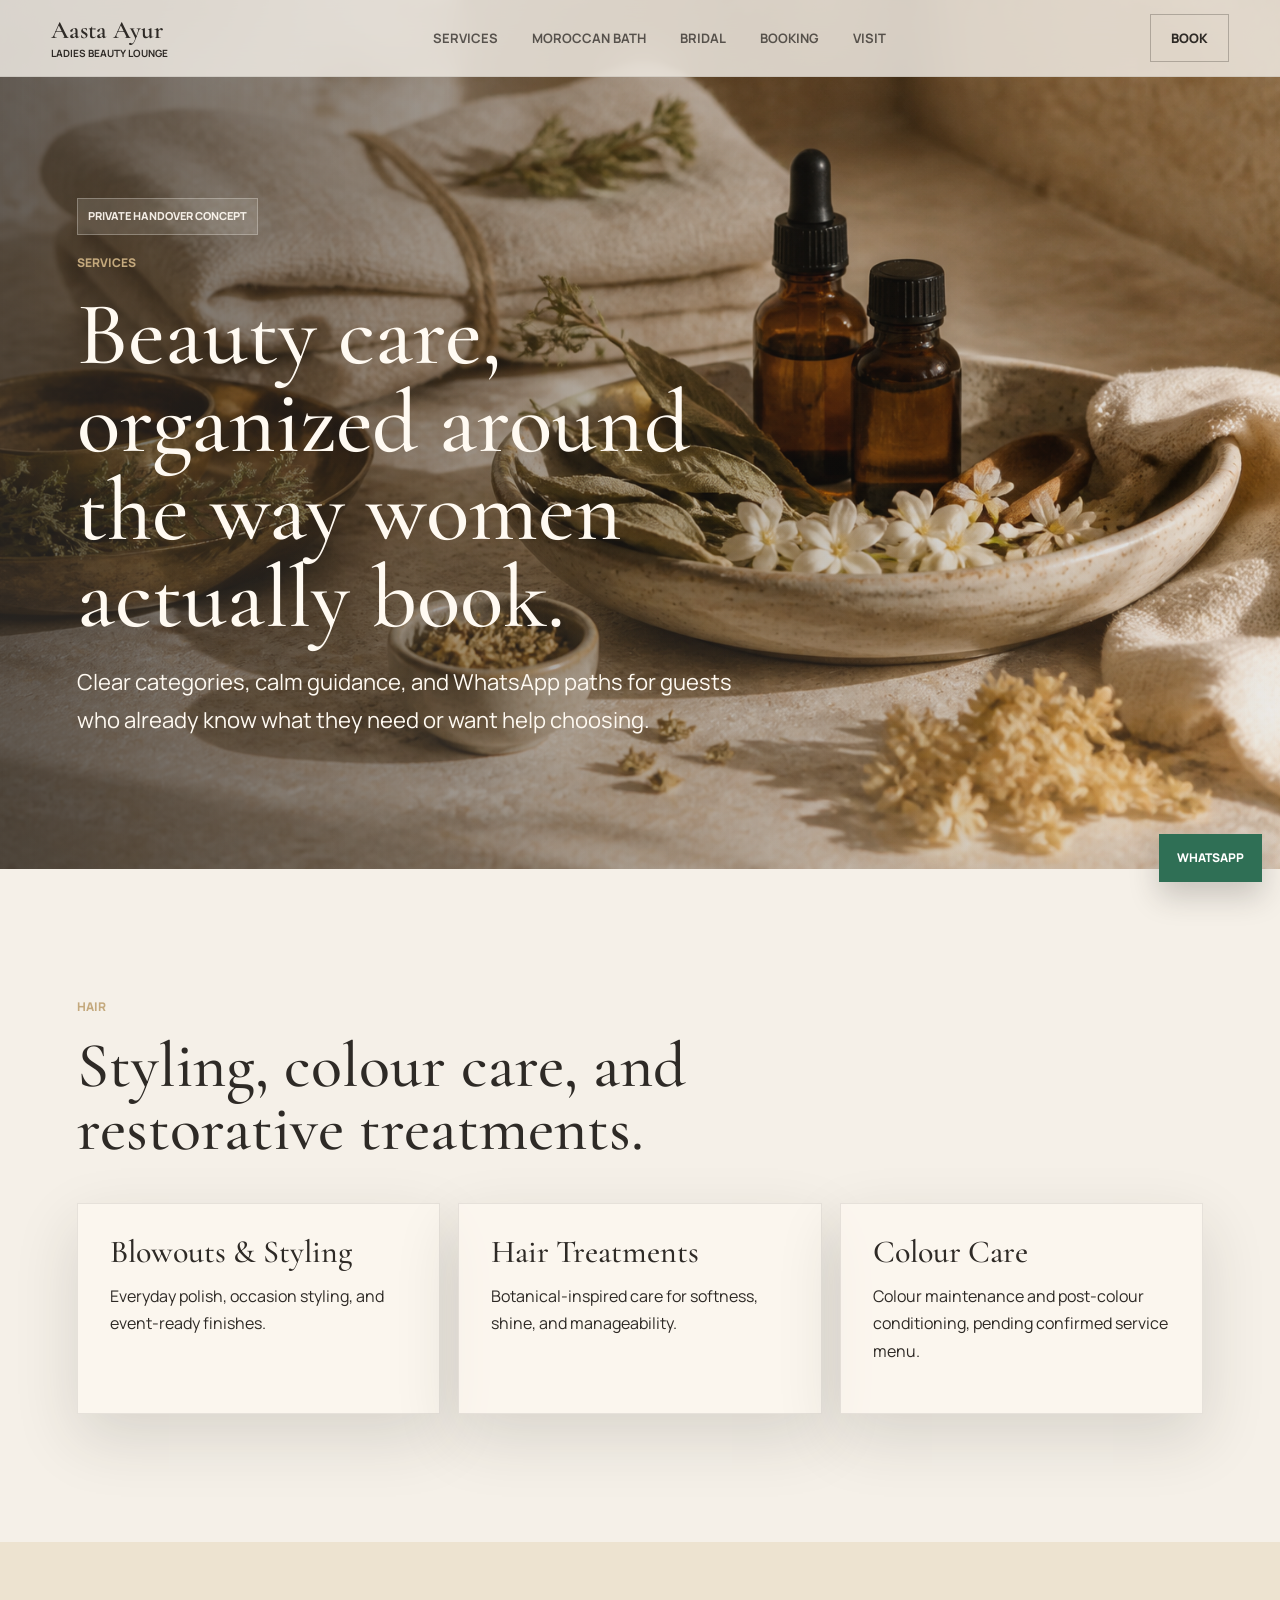
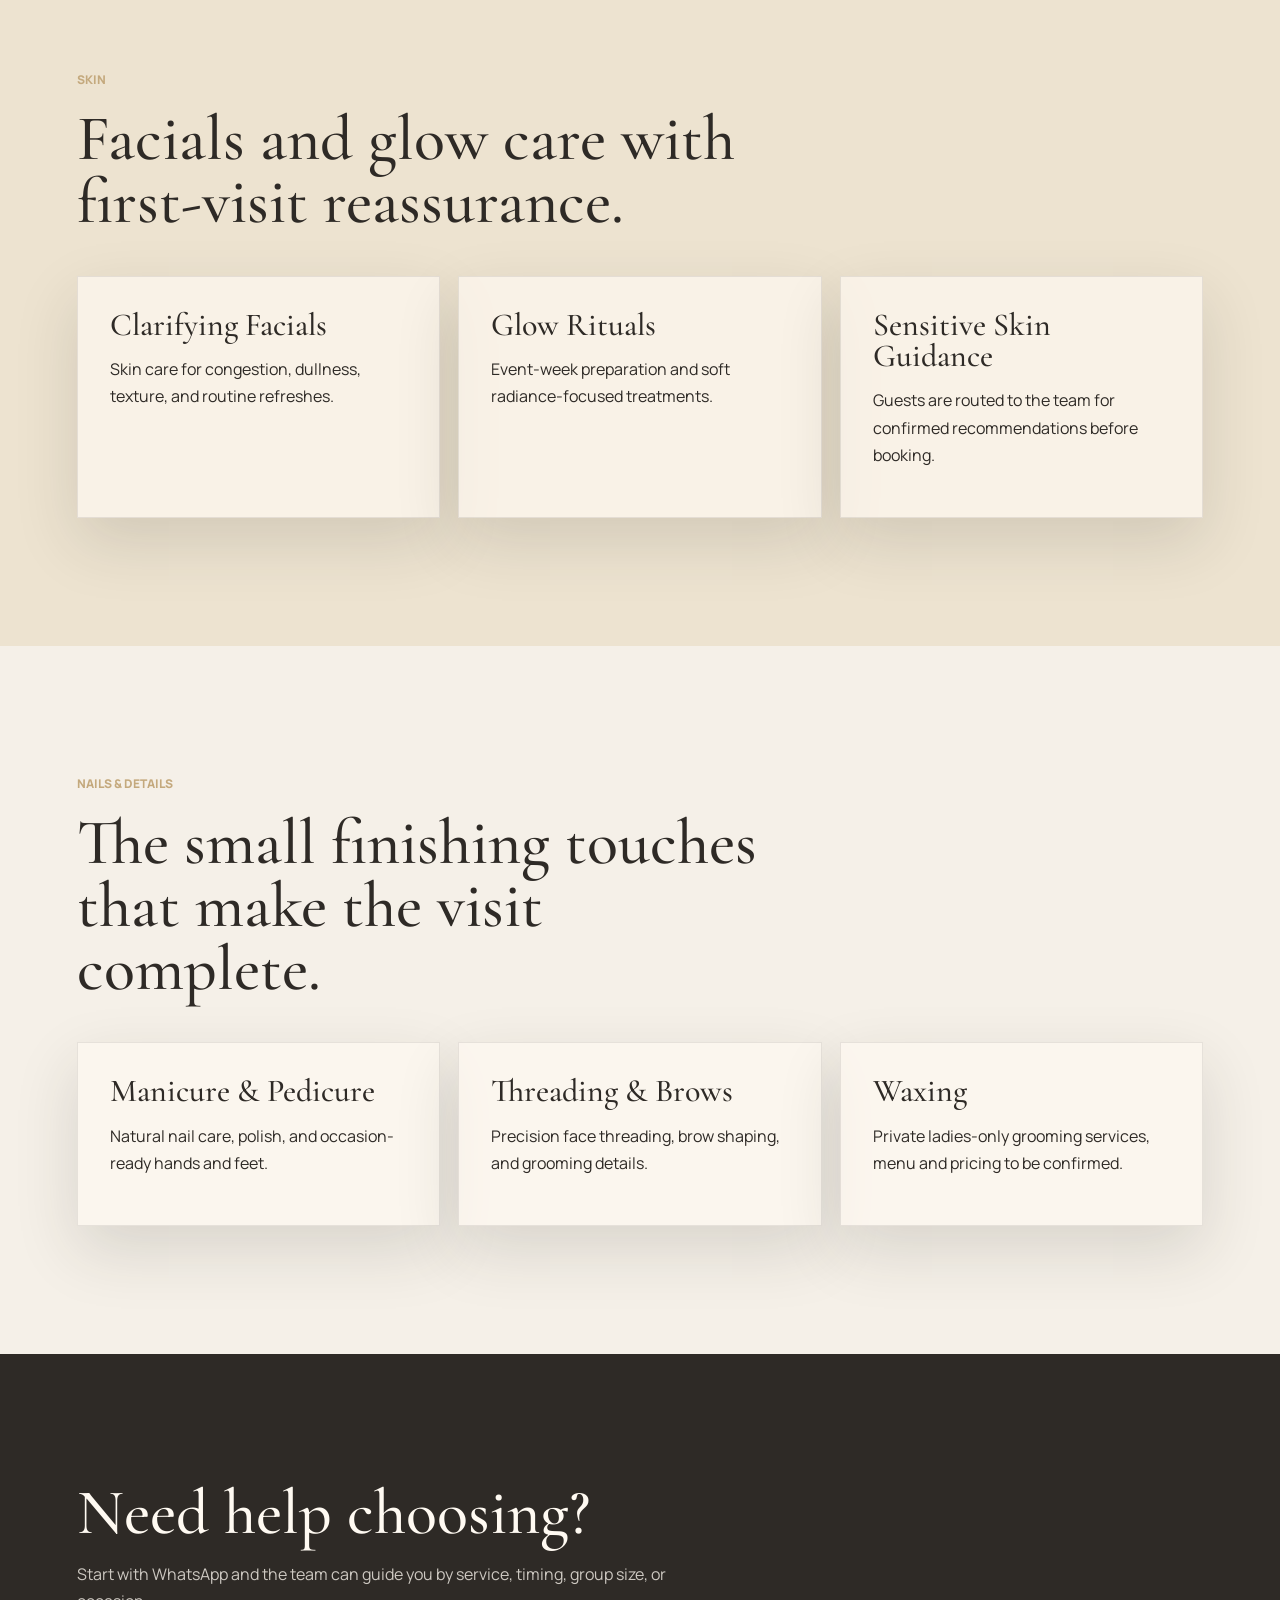
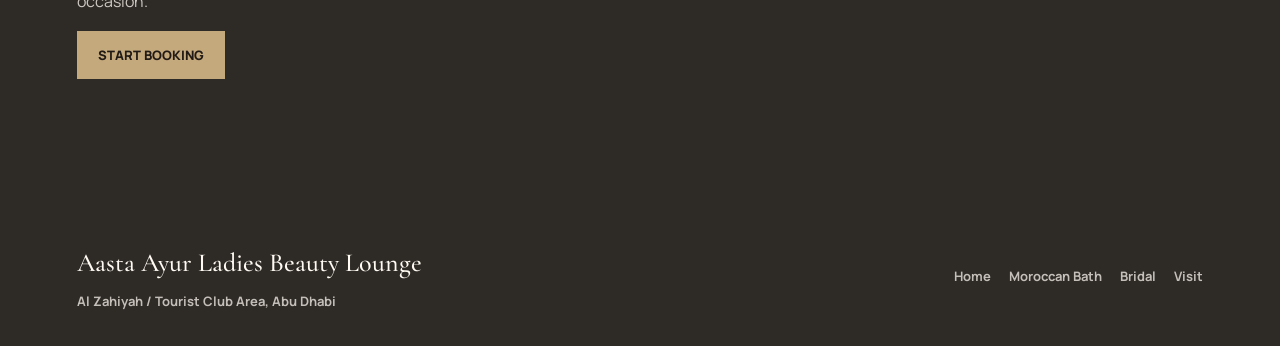
==== services.html @ 831e3176 "Refactor demo into multi-page handover site" ====
<!doctype html>
<html lang="en">
  <head>
    <meta charset="utf-8" />
    <meta name="viewport" content="width=device-width, initial-scale=1" />
    <title>Services | Aasta Ayur Ladies Beauty Lounge</title>
    <meta name="description" content="Hair, skin, nails, threading, waxing, makeup, bridal beauty, and Moroccan Bath services at Aasta Ayur Ladies Beauty Lounge in Abu Dhabi." />
    <link rel="preconnect" href="https://fonts.googleapis.com" />
    <link rel="preconnect" href="https://fonts.gstatic.com" crossorigin />
    <link href="https://fonts.googleapis.com/css2?family=Cormorant+Garamond:wght@400;500;600&family=Manrope:wght@400;500;600;700&display=swap" rel="stylesheet" />
    <link rel="stylesheet" href="styles.css" />
  </head>
  <body>
    <header class="site-header" data-header>
      <a class="brand" href="index.html" aria-label="Aasta Ayur home"><span>Aasta Ayur</span><small>Ladies Beauty Lounge</small></a>
      <nav class="nav" aria-label="Primary">
        <a href="services.html">Services</a>
        <a href="moroccan-bath.html">Moroccan Bath</a>
        <a href="bridal.html">Bridal</a>
        <a href="booking.html">Booking</a>
        <a href="visit.html">Visit</a>
      </nav>
      <a class="nav-cta" href="booking.html">Book</a>
    </header>

    <main>
      <section class="page-hero compact-hero">
        <img src="assets/botanical-oils.png" alt="" />
        <div class="hero-overlay"></div>
        <div class="page-hero-content reveal">
          <p class="concept-note">Private handover concept</p>
          <p class="eyebrow">Services</p>
          <h1>Beauty care, organized around the way women actually book.</h1>
          <p>Clear categories, calm guidance, and WhatsApp paths for guests who already know what they need or want help choosing.</p>
        </div>
      </section>

      <section class="section menu-section" id="hair">
        <div class="section-heading reveal">
          <p class="section-kicker">Hair</p>
          <h2>Styling, colour care, and restorative treatments.</h2>
        </div>
        <div class="menu-grid">
          <article><h3>Blowouts & Styling</h3><p>Everyday polish, occasion styling, and event-ready finishes.</p></article>
          <article><h3>Hair Treatments</h3><p>Botanical-inspired care for softness, shine, and manageability.</p></article>
          <article><h3>Colour Care</h3><p>Colour maintenance and post-colour conditioning, pending confirmed service menu.</p></article>
        </div>
      </section>

      <section class="section menu-section alt" id="skin">
        <div class="section-heading reveal">
          <p class="section-kicker">Skin</p>
          <h2>Facials and glow care with first-visit reassurance.</h2>
        </div>
        <div class="menu-grid">
          <article><h3>Clarifying Facials</h3><p>Skin care for congestion, dullness, texture, and routine refreshes.</p></article>
          <article><h3>Glow Rituals</h3><p>Event-week preparation and soft radiance-focused treatments.</p></article>
          <article><h3>Sensitive Skin Guidance</h3><p>Guests are routed to the team for confirmed recommendations before booking.</p></article>
        </div>
      </section>

      <section class="section menu-section" id="details">
        <div class="section-heading reveal">
          <p class="section-kicker">Nails & Details</p>
          <h2>The small finishing touches that make the visit complete.</h2>
        </div>
        <div class="menu-grid">
          <article><h3>Manicure & Pedicure</h3><p>Natural nail care, polish, and occasion-ready hands and feet.</p></article>
          <article><h3>Threading & Brows</h3><p>Precision face threading, brow shaping, and grooming details.</p></article>
          <article><h3>Waxing</h3><p>Private ladies-only grooming services, menu and pricing to be confirmed.</p></article>
        </div>
      </section>

      <section class="section cta-band">
        <h2>Need help choosing?</h2>
        <p>Start with WhatsApp and the team can guide you by service, timing, group size, or occasion.</p>
        <a class="button primary" href="booking.html">Start Booking</a>
      </section>
    </main>

    <footer class="site-footer">
      <div><strong>Aasta Ayur Ladies Beauty Lounge</strong><span>Al Zahiyah / Tourist Club Area, Abu Dhabi</span></div>
      <nav aria-label="Footer"><a href="index.html">Home</a><a href="moroccan-bath.html">Moroccan Bath</a><a href="bridal.html">Bridal</a><a href="visit.html">Visit</a></nav>
    </footer>
    <a class="floating-whatsapp" href="https://wa.me/971000000000?text=Hello%20Aasta%20Ayur%2C%20I%27d%20like%20to%20ask%20about%20your%20services." target="_blank" rel="noreferrer" aria-label="Ask on WhatsApp"><span>WhatsApp</span></a>
    <script src="script.js"></script>
  </body>
</html>
---- styles.css ----
:root {
  --alabaster: #f5f0e8;
  --parchment: #ede3d0;
  --linen: #d9cdbf;
  --gold: #c4a97d;
  --sage: #8a9e82;
  --charcoal: #2e2a26;
  --clay: #a36d55;
  --hammam: #28201c;
  --cream: #fffaf2;
  --shadow: 0 24px 60px rgba(46, 42, 38, 0.14);
  --serif: "Cormorant Garamond", Georgia, serif;
  --sans: "Manrope", Arial, sans-serif;
}

* {
  box-sizing: border-box;
}

html {
  scroll-behavior: smooth;
}

body {
  margin: 0;
  background: var(--alabaster);
  color: var(--charcoal);
  font-family: var(--sans);
  font-size: 16px;
  line-height: 1.7;
}

a {
  color: inherit;
  text-decoration: none;
}

.site-header {
  align-items: center;
  background: rgba(245, 240, 232, 0.82);
  backdrop-filter: blur(18px);
  border-bottom: 1px solid rgba(46, 42, 38, 0.08);
  display: flex;
  gap: 24px;
  justify-content: space-between;
  left: 0;
  min-height: 76px;
  padding: 14px clamp(18px, 4vw, 58px);
  position: fixed;
  right: 0;
  top: 0;
  transition: transform 260ms ease, background 260ms ease;
  z-index: 20;
}

.brand {
  display: grid;
  font-family: var(--serif);
  line-height: 1;
}

.brand span {
  font-size: 25px;
  font-weight: 600;
}

.brand small {
  font-family: var(--sans);
  font-size: 10px;
  font-weight: 700;
  margin-top: 5px;
  text-transform: uppercase;
}

.nav {
  display: flex;
  gap: clamp(16px, 3vw, 34px);
  font-size: 13px;
  font-weight: 700;
  text-transform: uppercase;
}

.nav a {
  opacity: 0.76;
}

.nav a:hover,
.nav a:focus-visible {
  opacity: 1;
}

.nav-cta,
.button {
  border: 1px solid rgba(46, 42, 38, 0.28);
  display: inline-flex;
  font-size: 13px;
  font-weight: 800;
  justify-content: center;
  letter-spacing: 0;
  min-height: 44px;
  padding: 12px 20px;
  text-transform: uppercase;
}

.hero {
  min-height: 96vh;
  overflow: hidden;
  position: relative;
}

.hero-image,
.hero-overlay {
  height: 100%;
  inset: 0;
  position: absolute;
  width: 100%;
}

.hero-image {
  object-fit: cover;
}

.hero-overlay {
  background:
    linear-gradient(90deg, rgba(46, 42, 38, 0.72), rgba(46, 42, 38, 0.34) 48%, rgba(46, 42, 38, 0.08)),
    linear-gradient(0deg, rgba(245, 240, 232, 0.16), transparent 42%);
}

.hero-content {
  color: var(--cream);
  max-width: 740px;
  padding: 24vh clamp(20px, 6vw, 82px) 14vh;
  position: relative;
  z-index: 2;
}

.concept-note {
  background: rgba(255, 250, 242, 0.12);
  border: 1px solid rgba(255, 250, 242, 0.28);
  color: rgba(255, 250, 242, 0.92);
  display: inline-flex;
  font-size: 11px;
  font-weight: 800;
  margin: 0 0 18px;
  padding: 8px 10px;
  text-transform: uppercase;
}

.eyebrow,
.section-kicker {
  color: var(--gold);
  font-size: 12px;
  font-weight: 800;
  margin: 0 0 18px;
  text-transform: uppercase;
}

h1,
h2,
h3 {
  font-family: var(--serif);
  font-weight: 500;
  line-height: 0.98;
  margin: 0;
}

h1 {
  font-size: clamp(54px, 8vw, 106px);
  max-width: 900px;
}

h2 {
  font-size: clamp(39px, 5vw, 72px);
}

h3 {
  font-size: 32px;
}

.hero-content p:not(.eyebrow) {
  font-size: clamp(17px, 2vw, 22px);
  max-width: 650px;
}

.hero-actions {
  display: flex;
  flex-wrap: wrap;
  gap: 14px;
  margin-top: 34px;
}

.button.primary,
.button.gold {
  background: var(--gold);
  border-color: var(--gold);
  color: #211a15;
}

.button.secondary {
  border-color: rgba(255, 250, 242, 0.62);
  color: var(--cream);
}

.section {
  padding: clamp(74px, 10vw, 150px) clamp(20px, 6vw, 82px);
}

.split {
  align-items: start;
  display: grid;
  gap: clamp(28px, 5vw, 72px);
  grid-template-columns: minmax(0, 1.05fr) minmax(260px, 0.95fr);
}

.split p,
.section-heading {
  font-size: 19px;
  max-width: 680px;
}

.service-band {
  background: var(--parchment);
}

.service-grid {
  display: grid;
  gap: 18px;
  grid-template-columns: repeat(5, minmax(0, 1fr));
  margin-top: 52px;
}

.service-card,
.collection,
.location-card,
.faq {
  background: rgba(255, 250, 242, 0.62);
  border: 1px solid rgba(46, 42, 38, 0.1);
  box-shadow: var(--shadow);
}

.service-card {
  display: flex;
  flex-direction: column;
  min-height: 310px;
  padding: 32px 28px;
}

.service-card span {
  color: var(--clay);
  display: inline-block;
  font-size: 12px;
  font-weight: 800;
  margin-bottom: 42px;
  text-transform: uppercase;
}

.service-card p {
  margin: 20px 0 0;
}

.service-card a {
  border-bottom: 1px solid var(--gold);
  color: var(--charcoal);
  display: inline-flex;
  font-size: 12px;
  font-weight: 800;
  margin-top: auto;
  padding-top: 24px;
  text-transform: uppercase;
}

.feature-card {
  background: #efe3ce;
  border-color: rgba(196, 169, 125, 0.55);
}

.hammam {
  align-items: center;
  background:
    radial-gradient(circle at 80% 10%, rgba(196, 169, 125, 0.17), transparent 34%),
    linear-gradient(135deg, #2b211d, #15110f);
  color: var(--cream);
  display: grid;
  gap: clamp(36px, 6vw, 94px);
  grid-template-columns: minmax(0, 0.92fr) minmax(320px, 1.08fr);
  min-height: 760px;
  overflow: hidden;
  padding: clamp(80px, 10vw, 150px) clamp(20px, 6vw, 82px);
}

.hammam-copy {
  max-width: 650px;
}

.hammam-copy p {
  color: rgba(255, 250, 242, 0.8);
}

.hammam-panel {
  aspect-ratio: 1.05;
  border: 1px solid rgba(237, 227, 208, 0.18);
  min-height: 420px;
  overflow: hidden;
  position: relative;
}

.steam-orbit {
  animation: breathe 8s ease-in-out infinite;
  border: 1px solid rgba(237, 227, 208, 0.18);
  border-radius: 50%;
  filter: blur(1px);
  position: absolute;
}

.steam-orbit.one {
  height: 58%;
  left: 22%;
  top: 12%;
  width: 58%;
}

.steam-orbit.two {
  animation-delay: -3s;
  height: 82%;
  left: 5%;
  top: 3%;
  width: 82%;
}

.ritual-object {
  position: absolute;
}

.bowl {
  background: radial-gradient(circle at 35% 28%, #e1c083, #7e5633 58%, #2c1d15);
  border-radius: 50%;
  bottom: 18%;
  height: 34%;
  left: 23%;
  width: 38%;
}

.towel {
  background: linear-gradient(120deg, #e8dcc9, #b9a58c);
  bottom: 14%;
  height: 17%;
  right: 14%;
  transform: rotate(-10deg);
  width: 34%;
}

.bottle {
  background: linear-gradient(90deg, #4f5e45, #a6b58f 50%, #3d4b35);
  border-radius: 22px 22px 8px 8px;
  bottom: 31%;
  height: 26%;
  right: 22%;
  width: 9%;
}

.collection-list {
  display: grid;
  gap: 18px;
  grid-template-columns: repeat(3, minmax(0, 1fr));
  margin-top: 44px;
}

.collections {
  padding-bottom: clamp(54px, 7vw, 96px);
}

.journey {
  padding-top: clamp(54px, 7vw, 96px);
}

.collections .section-heading p:not(.section-kicker),
.journey .section-heading p:not(.section-kicker) {
  margin-top: 22px;
}

.collection {
  padding: 32px;
}

.collection span {
  color: var(--clay);
  font-weight: 800;
}

.editorial {
  display: grid;
  gap: 14px;
  grid-template-columns: 1.4fr 0.8fr 0.8fr;
  padding: clamp(16px, 3vw, 34px) clamp(20px, 6vw, 82px) clamp(54px, 8vw, 100px);
}

.editorial-tile {
  align-items: end;
  color: var(--cream);
  display: flex;
  min-height: 360px;
  overflow: hidden;
  padding: 24px;
  position: relative;
}

.editorial-tile::before {
  content: "";
  inset: 0;
  position: absolute;
}

.editorial-tile span {
  font-family: var(--serif);
  font-size: 32px;
  position: relative;
}

.tile-large::before {
  background:
    linear-gradient(0deg, rgba(46, 42, 38, 0.72), transparent 68%),
    url("assets/hammam-hero.png") center/cover;
}

.tile-sage::before {
  background:
    linear-gradient(0deg, rgba(46, 42, 38, 0.7), transparent 68%),
    url("assets/botanical-oils.png") center/cover;
}

.tile-clay::before {
  background:
    linear-gradient(0deg, rgba(46, 42, 38, 0.7), transparent 68%),
    url("assets/bridal-beauty.png") center/cover;
}

.steps,
.truths {
  display: grid;
  gap: 16px;
  grid-template-columns: repeat(4, minmax(0, 1fr));
  margin-top: 42px;
}

.step {
  border-top: 1px solid rgba(46, 42, 38, 0.22);
  min-height: 150px;
  padding-top: 22px;
}

.step b {
  display: block;
  font-family: var(--serif);
  font-size: 33px;
  font-weight: 500;
}

.step span {
  display: block;
  margin-top: 10px;
}

.distinction {
  background: #e8ddc9;
}

.truths {
  grid-template-columns: repeat(3, minmax(0, 1fr));
}

.truths p {
  border-left: 1px solid var(--gold);
  font-family: var(--serif);
  font-size: clamp(26px, 3vw, 38px);
  line-height: 1.06;
  margin: 0;
  min-height: 190px;
  padding: 6px 0 0 24px;
}

.location {
  display: grid;
  gap: 24px;
  grid-template-columns: minmax(0, 0.9fr) minmax(320px, 1.1fr);
}

.location-card,
.faq {
  padding: clamp(28px, 4vw, 44px);
}

.contact-row {
  display: flex;
  flex-wrap: wrap;
  gap: 12px;
  margin-top: 26px;
}

.contact-row a {
  border-bottom: 1px solid var(--gold);
  font-weight: 800;
}

details {
  border-bottom: 1px solid rgba(46, 42, 38, 0.12);
  padding: 20px 0;
}

details:first-child {
  padding-top: 0;
}

summary {
  cursor: pointer;
  font-family: var(--serif);
  font-size: 28px;
  line-height: 1.1;
}

.floating-whatsapp {
  background: #2f6f55;
  bottom: 18px;
  box-shadow: 0 14px 30px rgba(46, 42, 38, 0.22);
  color: white;
  font-size: 12px;
  font-weight: 800;
  min-height: 48px;
  padding: 14px 18px;
  position: fixed;
  right: 18px;
  text-transform: uppercase;
  z-index: 25;
}

.site-footer {
  align-items: center;
  background: var(--charcoal);
  color: var(--cream);
  display: flex;
  gap: 24px;
  justify-content: space-between;
  padding: 34px clamp(20px, 6vw, 82px);
}

.site-footer div {
  display: grid;
  gap: 4px;
}

.site-footer strong {
  font-family: var(--serif);
  font-size: 26px;
  font-weight: 500;
}

.site-footer span,
.site-footer a {
  color: rgba(255, 250, 242, 0.72);
  font-size: 13px;
  font-weight: 700;
}

.site-footer nav {
  display: flex;
  flex-wrap: wrap;
  gap: 18px;
}

.page-hero {
  min-height: 76vh;
  overflow: hidden;
  position: relative;
}

.compact-hero {
  min-height: 64vh;
}

.page-hero img {
  height: 100%;
  inset: 0;
  object-fit: cover;
  position: absolute;
  width: 100%;
}

.page-hero-content {
  color: var(--cream);
  max-width: 820px;
  padding: 22vh clamp(20px, 6vw, 82px) 12vh;
  position: relative;
  z-index: 2;
}

.page-hero-content h1,
.page-title h1 {
  font-size: clamp(50px, 7vw, 96px);
  max-width: 980px;
}

.page-hero-content p:not(.eyebrow):not(.concept-note),
.page-title p {
  font-size: clamp(17px, 2vw, 22px);
  max-width: 720px;
}

.page-title {
  padding-top: clamp(130px, 16vw, 190px);
}

.menu-section.alt,
.two-column-detail.alt {
  background: var(--parchment);
}

.menu-grid,
.flow-grid,
.booking-options {
  display: grid;
  gap: 18px;
  grid-template-columns: repeat(3, minmax(0, 1fr));
  margin-top: 42px;
}

.menu-grid article,
.flow-grid article,
.booking-card {
  background: rgba(255, 250, 242, 0.68);
  border: 1px solid rgba(46, 42, 38, 0.1);
  box-shadow: var(--shadow);
  padding: 32px;
}

.flow-grid {
  grid-template-columns: repeat(4, minmax(0, 1fr));
}

.flow-grid span,
.booking-card span {
  color: var(--clay);
  display: block;
  font-size: 12px;
  font-weight: 800;
  margin-bottom: 34px;
  text-transform: uppercase;
}

.two-column-detail {
  display: grid;
  gap: clamp(28px, 5vw, 72px);
  grid-template-columns: minmax(0, 1fr) minmax(260px, 0.9fr);
}

.copy-stack p {
  font-size: 19px;
  margin-top: 0;
}

.cta-band {
  background: var(--charcoal);
  color: var(--cream);
}

.cta-band p {
  color: rgba(255, 250, 242, 0.76);
  max-width: 650px;
}

.booking-options {
  grid-template-columns: repeat(2, minmax(0, 1fr));
  padding-top: 0;
}

.booking-card {
  color: var(--charcoal);
  min-height: 230px;
}

.booking-card strong {
  display: block;
  font-family: var(--serif);
  font-size: clamp(32px, 4vw, 54px);
  font-weight: 500;
  line-height: 1;
}

.reveal {
  opacity: 0;
  transform: translateY(24px);
  transition: opacity 850ms ease, transform 850ms ease;
}

.reveal.visible {
  opacity: 1;
  transform: translateY(0);
}

@keyframes breathe {
  0%,
  100% {
    opacity: 0.32;
    transform: scale(0.96);
  }
  50% {
    opacity: 0.82;
    transform: scale(1.04);
  }
}

@media (max-width: 980px) {
  .nav {
    display: none;
  }

  .split,
  .hammam,
  .location,
  .two-column-detail {
    grid-template-columns: 1fr;
  }

  .service-grid,
  .collection-list,
  .steps,
  .truths,
  .menu-grid,
  .flow-grid,
  .booking-options {
    grid-template-columns: repeat(2, minmax(0, 1fr));
  }

  .feature-card {
    grid-column: 1 / -1;
  }

  .editorial {
    grid-template-columns: 1fr;
  }

  .site-footer {
    align-items: flex-start;
    flex-direction: column;
  }
}

@media (max-width: 640px) {
  .site-header {
    min-height: 68px;
  }

  .brand span {
    font-size: 22px;
  }

  .hero {
    min-height: 94vh;
  }

  .hero-overlay {
    background: linear-gradient(90deg, rgba(46, 42, 38, 0.76), rgba(46, 42, 38, 0.34));
  }

  .hero-content {
    padding-top: 19vh;
  }

  .service-grid,
  .collection-list,
  .steps,
  .truths,
  .menu-grid,
  .flow-grid,
  .booking-options {
    grid-template-columns: 1fr;
  }

  .service-card {
    min-height: 0;
  }

  .hammam-panel {
    min-height: 280px;
  }

  .editorial-tile {
    min-height: 230px;
  }

  .section {
    padding-bottom: 68px;
    padding-top: 68px;
  }

  .reveal {
    opacity: 1;
    transform: none;
  }

  .truths p {
    min-height: 148px;
  }

  .hammam {
    min-height: 0;
    padding-bottom: 68px;
    padding-top: 68px;
  }

  .collections {
    padding-bottom: 42px;
  }

  .editorial {
    padding-bottom: 42px;
    padding-top: 0;
  }

  .journey {
    padding-top: 54px;
  }

  .page-hero,
  .compact-hero {
    min-height: 68vh;
  }

  .page-hero-content {
    padding-top: 18vh;
  }

  .page-title {
    padding-top: 116px;
  }
}
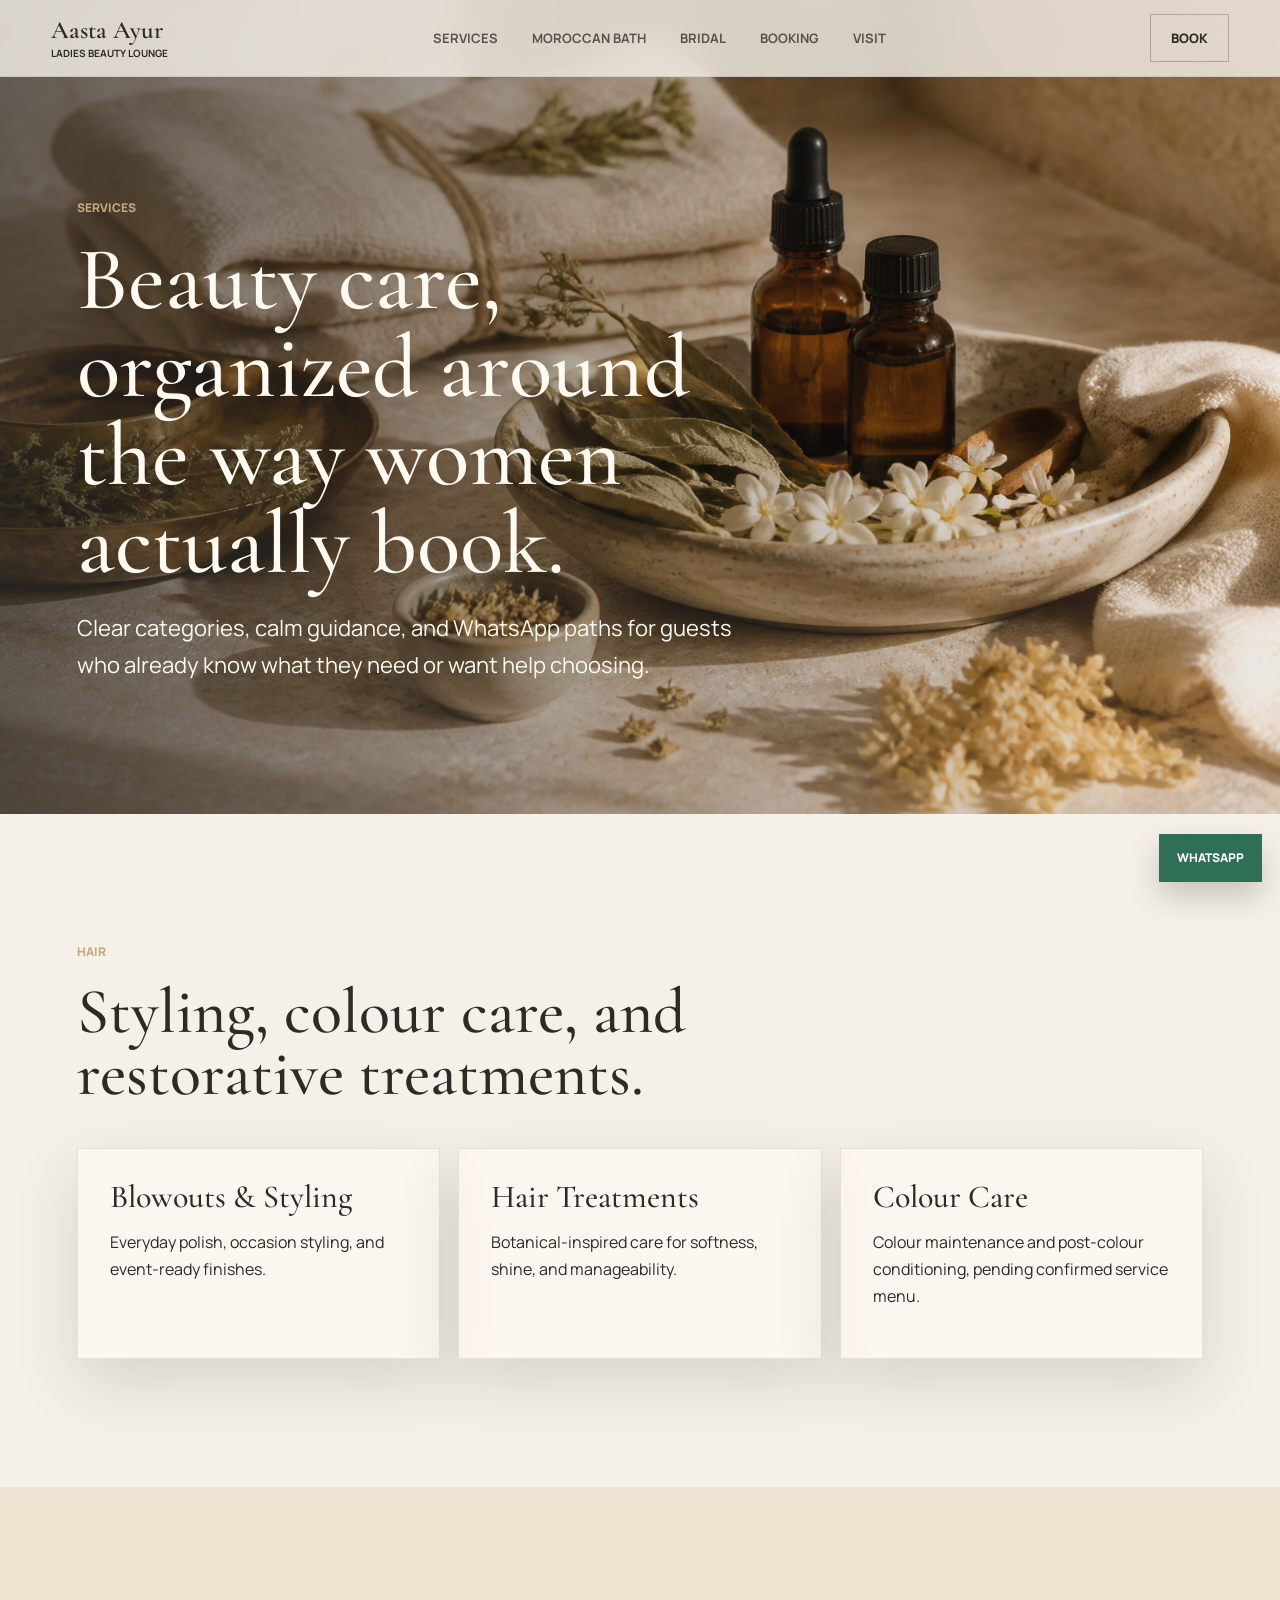
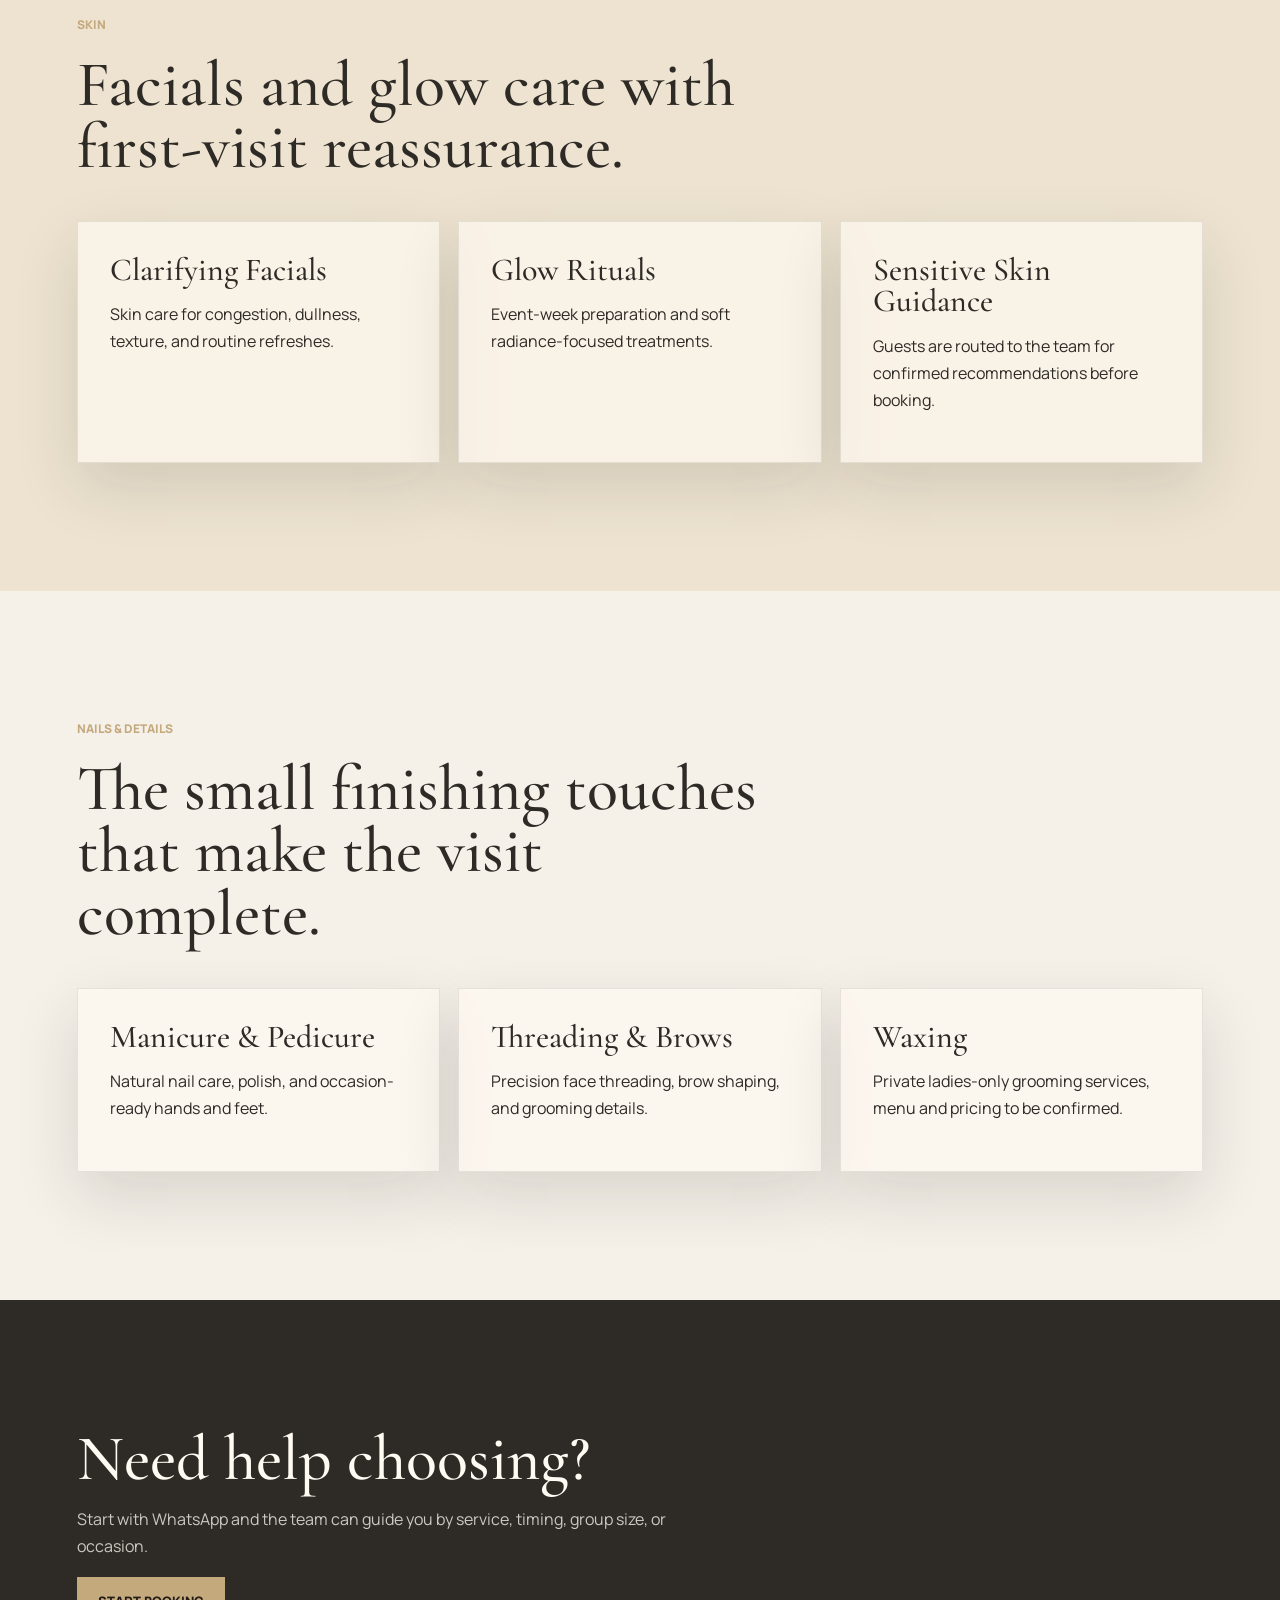
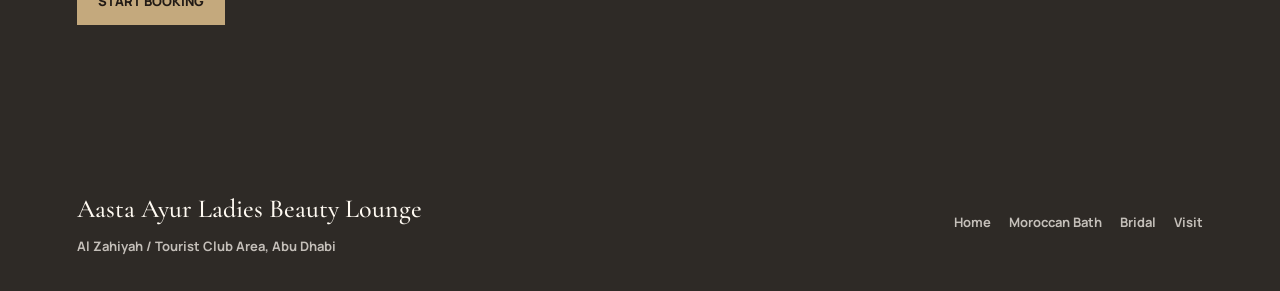
==== commit 835136dd: "Remove demo labels from public pages" ====
--- a/services.html
+++ b/services.html
@@ -28,7 +28,6 @@
         <img src="assets/botanical-oils.png" alt="" />
         <div class="hero-overlay"></div>
         <div class="page-hero-content reveal">
-          <p class="concept-note">Private handover concept</p>
           <p class="eyebrow">Services</p>
           <h1>Beauty care, organized around the way women actually book.</h1>
           <p>Clear categories, calm guidance, and WhatsApp paths for guests who already know what they need or want help choosing.</p>
--- a/styles.css
+++ b/styles.css
@@ -134,18 +134,6 @@
   z-index: 2;
 }
 
-.concept-note {
-  background: rgba(255, 250, 242, 0.12);
-  border: 1px solid rgba(255, 250, 242, 0.28);
-  color: rgba(255, 250, 242, 0.92);
-  display: inline-flex;
-  font-size: 11px;
-  font-weight: 800;
-  margin: 0 0 18px;
-  padding: 8px 10px;
-  text-transform: uppercase;
-}
-
 .eyebrow,
 .section-kicker {
   color: var(--gold);
@@ -598,7 +586,7 @@
   max-width: 980px;
 }
 
-.page-hero-content p:not(.eyebrow):not(.concept-note),
+.page-hero-content p:not(.eyebrow),
 .page-title p {
   font-size: clamp(17px, 2vw, 22px);
   max-width: 720px;
